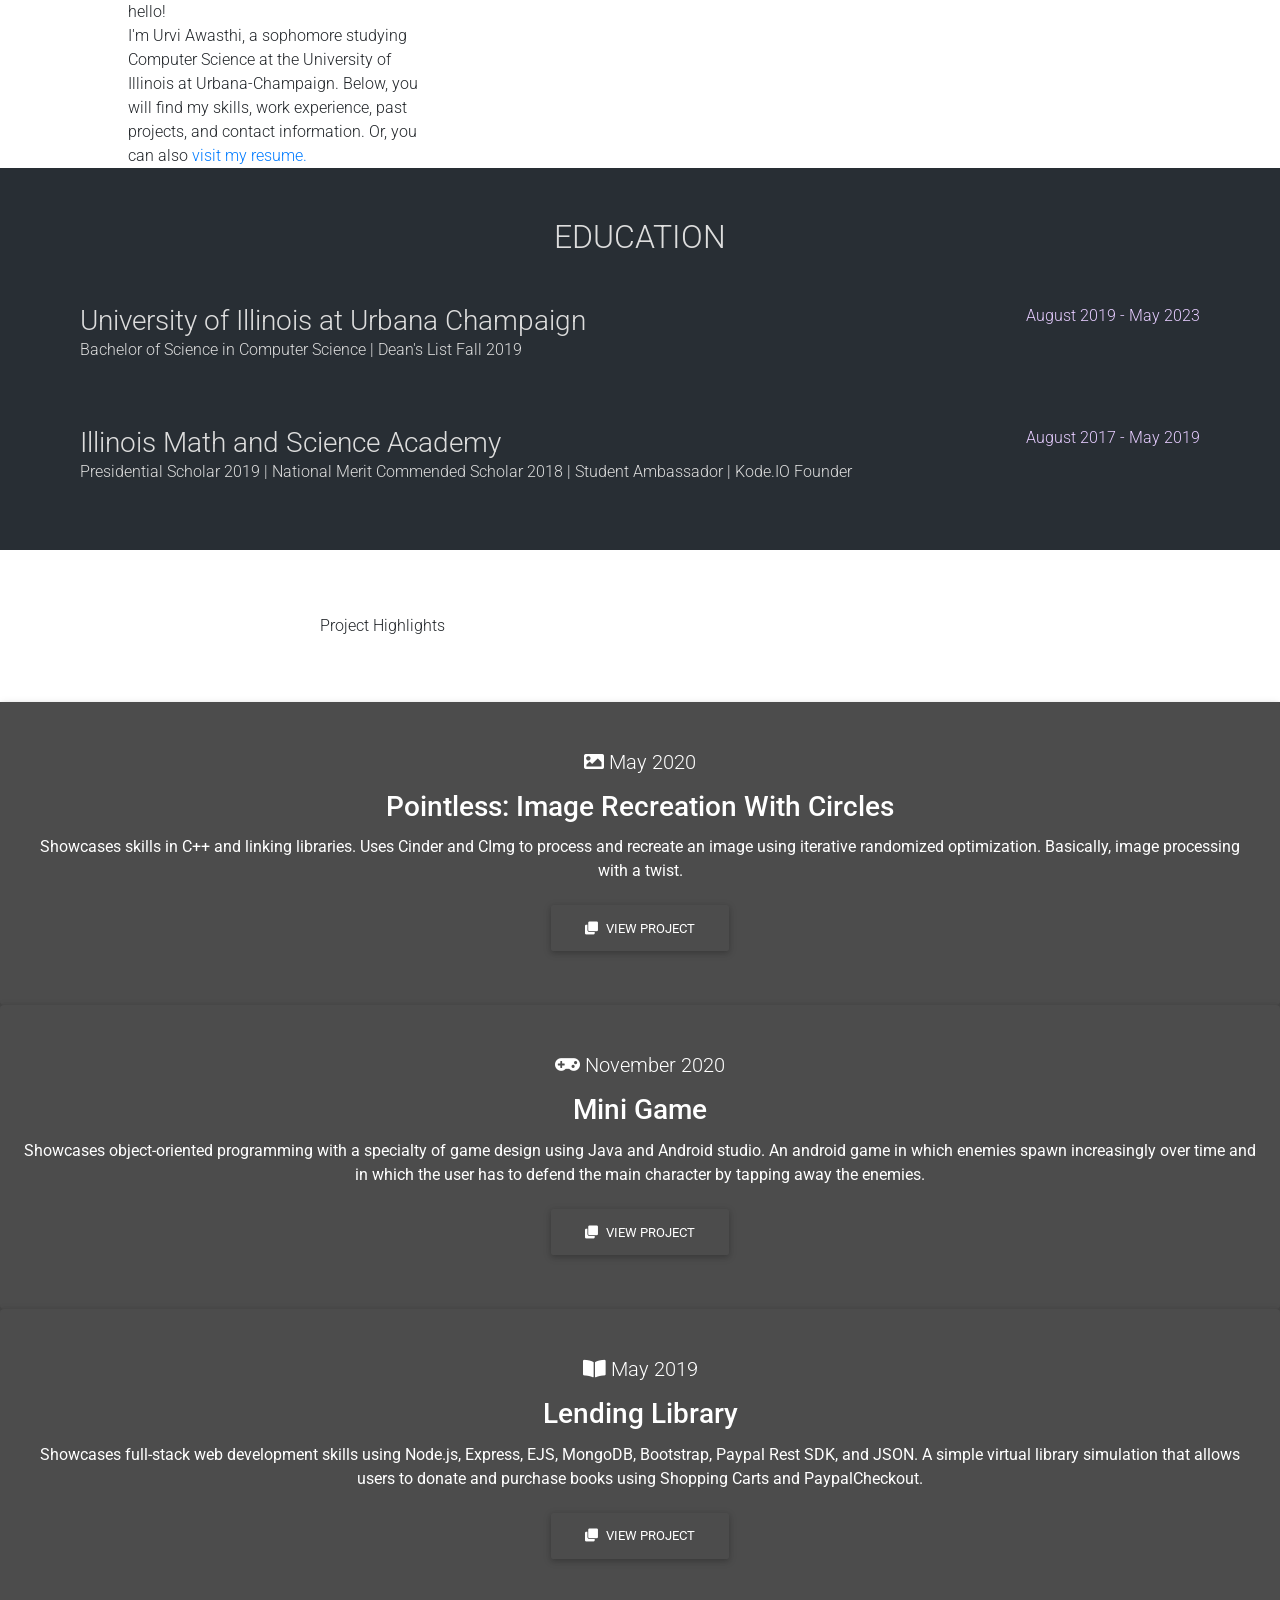
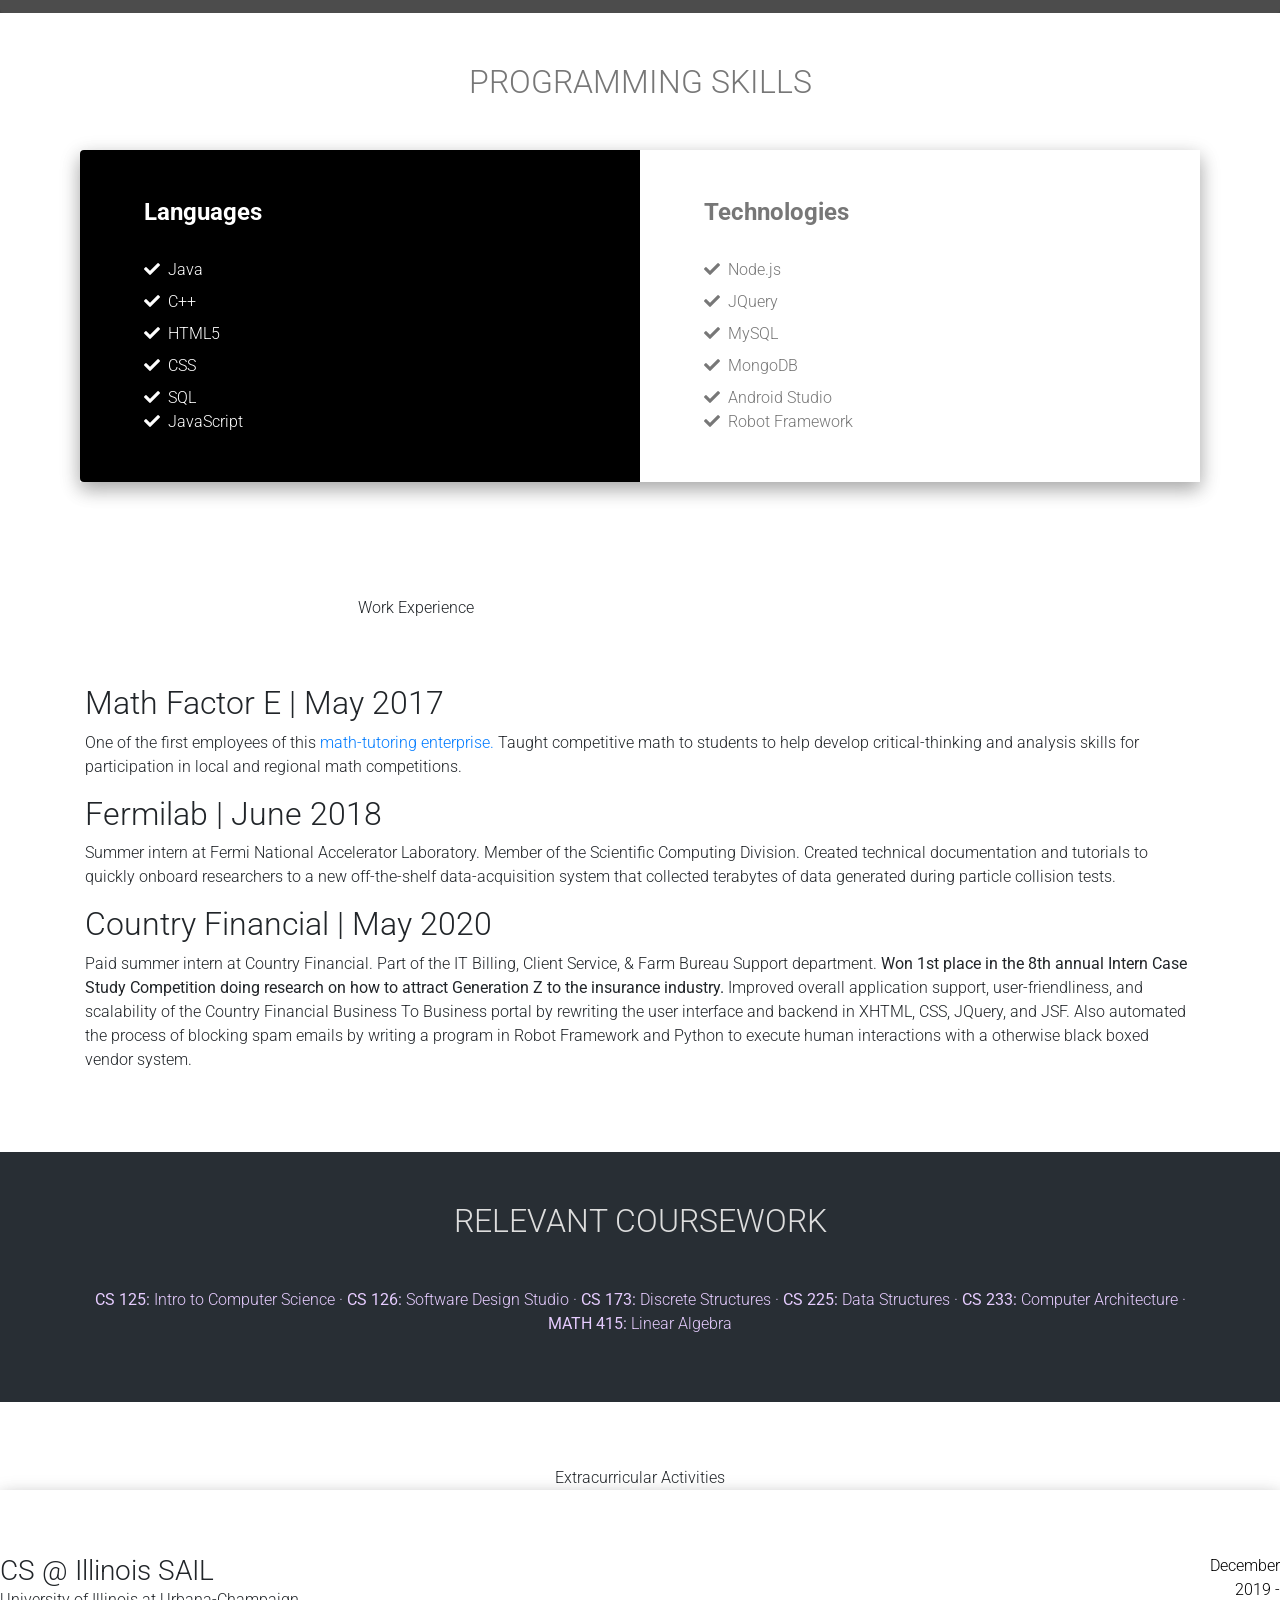
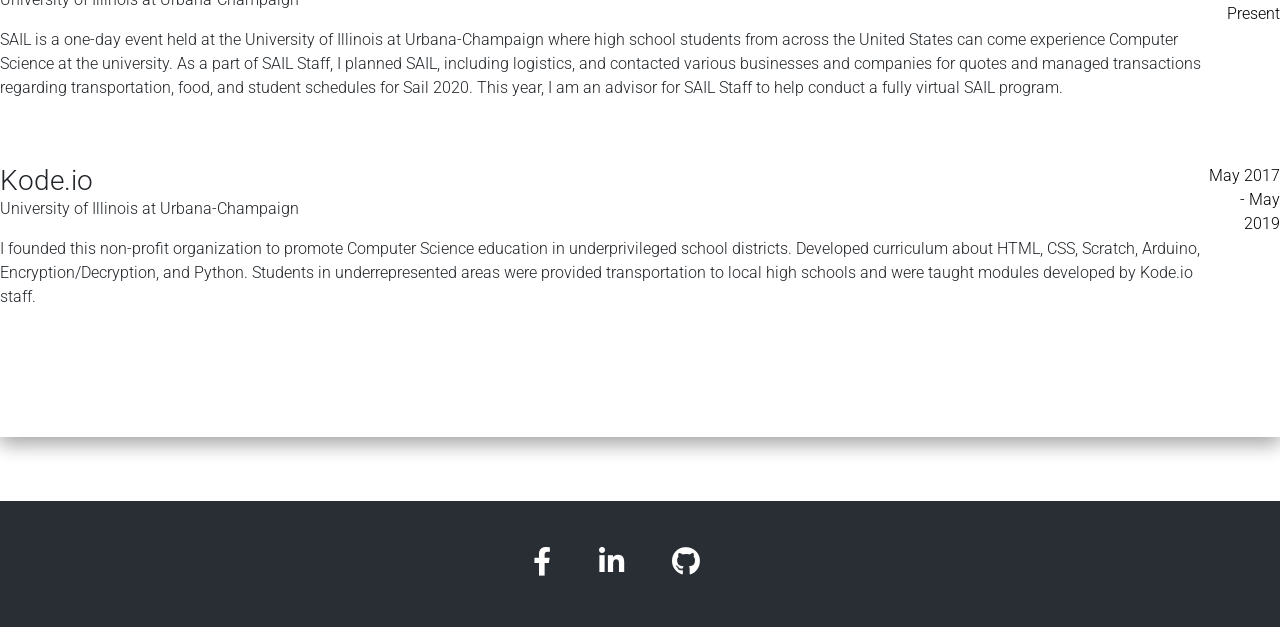
==== index.html @ 8a9564c8 "Moved index.html up." ====
<!DOCTYPE html>
<html lang="en">

<head>
  <meta charset="UTF-8">
  <meta name="viewport" content="width=device-width, initial-scale=1, shrink-to-fit=no">
  <meta http-equiv="x-ua-compatible" content="ie=edge">
  
  <!-- color scheme: https://coolors.co/8e9aaf-cbc0d3-efd3d7-feeafa-dee2ff --> 
  <title>Urvi's Personal Website</title>
  <!-- Personal icon -->
	<link rel="icon" href="icon.png">
  <!-- Font Awesome -->
  <link rel="stylesheet" href="https://use.fontawesome.com/releases/v5.11.2/css/all.css">
  <!-- Google Fonts Roboto -->
  <link rel="stylesheet" href="https://fonts.googleapis.com/css?family=Roboto:300,400,500,700&display=swap">
  <!-- Bootstrap core CSS -->
  <link rel="stylesheet" href="../../css/bootstrap.min.css">
  <!-- Material Design Bootstrap -->
  <link rel="stylesheet" href="../../css/mdb.min.css">
  <!-- Custom styles -->
  <link rel="stylesheet" href="style.css">
</head>


<body class="vsc-initialized">
	<!-- Intro Page --> 
	<div class="bgimg-1">
		<div class = "title animated bounceInDown" style = "padding-left: 10%;"> 
			<text id="hello" fill="#ECF0F1">hello!</text>
		</div>
		
		<div class = "caption animated bounceInLeft" style = "width: 440px; padding-left: 10%;"> 
			<text fill="#ECF0F1">I'm Urvi Awasthi, a sophomore studying Computer Science at the University of Illinois at Urbana-Champaign. Below, you will find my skills, work experience, past projects, and contact information. Or, you can also <a href="resume.pdf">visit my resume.</a> </text>
		</div>
	</div>

	<!-- Education --> 
	<div style="color:#ddd;background-color:#282E34;text-align:center;padding:50px 80px;text-align: justify;">		
		<div class="my-auto">
				<h2 class="mb-5" style = "text-align: center;">EDUCATION</h2>

				<div class="resume-item d-flex flex-column flex-md-row mb-5">
					<div class="resume-content mr-auto">
						<h3 class="mb-0 subheading2">University of Illinois at Urbana Champaign</h3>
						<div class="subheading mb-3">Bachelor of Science in Computer Science | Dean's List Fall 2019</div>
					</div>
					<div class="resume-date text-md-right">
						<span style = "color: #e6ccff">August 2019 - May 2023</span>
					</div>
				</div>

				<div class="resume-item d-flex flex-column flex-md-row">
					<div class="resume-content mr-auto">
						<h3 class="mb-0 subheading2">Illinois Math and Science Academy</h3>
						<p> Presidential Scholar 2019 | National Merit Commended Scholar 2018 | Student Ambassador | Kode.IO Founder</p>
					</div>
					<div class="resume-date text-md-right">
						<span style = "color: #e6ccff">August 2017 - May 2019</span>
					</div>
				</div>
		</div>
	</div>

	<!-- Projects -->
	<div class="bgimg-2">
		<div class="title" style = "padding-left: 25%; padding-top: 5%; padding-bottom: 5%;">
			<text id = "skills" fill = "#ECF0F1"> Project Highlights </text>
		</div>
		
		<!-- Card -->
		<div class="card card-image">
			<!-- Content -->
			<div class="text-white text-center d-flex align-items-center rgba-black-strong py-5 px-4">
				<div>
					<h5 class="custom-text"><i class="fas fa-image"></i> May 2020 </h5>
					<h3 class="card-title pt-2 custom-text"><strong> Pointless: Image Recreation With Circles </strong></h3>
					<p>Showcases skills in C++ and linking libraries. Uses Cinder and CImg to process and recreate an image using iterative randomized optimization. Basically, image processing with a twist. </p>
					<a class="btn btn-custom"><i class="fas fa-clone left"></i> View project</a>
				</div>
			</div>

		</div>
		<!-- Card -->
				
		<!-- Card -->
		<div class="card card-image">

			<!-- Content -->
			<div class="text-white text-center d-flex align-items-center rgba-black-strong py-5 px-4">
				<div>
					<h5 class="custom-text"><i class="fas fa-gamepad"></i> November 2020 </h5>
					<h3 class="card-title pt-2 custom-text"><strong> Mini Game </strong></h3>
					<p>Showcases object-oriented programming with a specialty of game design using Java and Android studio. An android game in which enemies spawn increasingly over time and in which the user has to defend the main character by tapping away the enemies.</p>
					<a class="btn btn-custom"><i class="fas fa-clone left"></i> View project</a>
				</div>
			</div>

		</div>
		<!-- Card -->
		
				<!-- Card -->
		<div class="card card-image">

			<!-- Content -->
			<div class="text-white text-center d-flex align-items-center rgba-black-strong py-5 px-4">
				<div>
					<h5 class="custom-text"><i class="fas fa-book-open"></i> May 2019 </h5>
					<h3 class="card-title pt-2 custom-text"><strong> Lending Library </strong></h3>
					<p>Showcases full-stack web development skills using Node.js, Express, EJS, MongoDB, Bootstrap, Paypal Rest SDK, and JSON. A simple virtual library simulation that allows users to donate and purchase books using Shopping Carts and PaypalCheckout.</p>
					<a class="btn btn-custom" href = "https://urvinodejsdemo.herokuapp.com/"><i class="fas fa-clone left"></i> View project</a>
				</div>
			</div>

		</div>
		<!-- Card -->

		
	</div>

	<!-- Something random I really couldn't come up with anything to put here --> 
	<div style="position:relative;">
		<div style="color: #777;background-color:white;text-align:center;padding:50px 80px;text-align: justify;">
				<h2 class="mb-5" style = "text-align: center;">PROGRAMMING SKILLS</h2>
 
		<!--Section: Content-->
		<section class="white-text">

			<!-- Grid row -->
			<div class="row">
				
				<div class="col-12">
					<div class="card2 z-depth-2">
						<div class="card-body p-0">
							<div class="row mx-0">
								<div class="col-lg-6 black rounded-left py-5 px-md-5">
									<h4 class="font-weight-bold ml-3 mb-4 pb-2">Languages</h4>
									<ul class="fa-ul mb-0"> 
										<li class="mb-2"><span class="fa-li"><i class="fas fa-check"></i></span>Java</li>
										<li class="mb-2"><span class="fa-li"><i class="fas fa-check"></i></span>C++</li>
										<li class="mb-2"><span class="fa-li"><i class="fas fa-check"></i></span>HTML5</li>
										<li class="mb-2"><span class="fa-li"><i class="fas fa-check"></i></span>CSS</li>
										<li><span class="fa-li"><i class="fas fa-check"></i></span>SQL</li>
										<li><span class="fa-li"><i class="fas fa-check"></i></span>JavaScript</li>
									</ul>
								</div>
								<div class="col-lg-6 vividpurple rounded-right py-5 px-md-5" style = "color: #777;">
									<h4 class="font-weight-bold ml-3 mb-4 pb-2">Technologies</h4>
									<ul class="fa-ul mb-0">
										<li class="mb-2"><span class="fa-li"><i class="fas fa-check"></i></span>Node.js</li>
										<li class="mb-2"><span class="fa-li"><i class="fas fa-check"></i></span>JQuery</li>
										<li class="mb-2"><span class="fa-li"><i class="fas fa-check"></i></span>MySQL</li>
										<li class="mb-2"><span class="fa-li"><i class="fas fa-check"></i></span>MongoDB</li>
										<li><span class="fa-li"><i class="fas fa-check"></i></span>Android Studio</li>
										<li><span class="fa-li"><i class="fas fa-check"></i></span>Robot Framework</li>
									</ul>
								</div>
							</div>
						</div>
					</div>
				</div>
				
			</div>
			<!-- Grid row -->

		</section>
		<!--Section: Content-->
		</div>
	</div>

	<!-- Work Experience --> 
	<div class="bgimg-3"  style = "padding-bottom: 5%;">
		<div class="title" style = "padding-left: 28%; padding-top: 5%; padding-bottom: 5%;">
			<text id = "skills" fill = "#ECF0F1"> Work Experience </text>
		</div>

		
		<div class="timeline">
			<div class="container left">
				<div class="content">
					<h2>Math Factor E | May 2017</h2>
					<p> One of the first employees of this <a href = "http://www.math-factor-e.com/"> math-tutoring enterprise.</a> Taught competitive math to students to help develop critical-thinking and analysis skills for participation in local and regional math competitions. </p>
				</div>
			</div>
			<div class="container right">
				<div class="content">
					<h2>Fermilab | June 2018</h2>
					<p> Summer intern at Fermi National Accelerator Laboratory. Member of the Scientific Computing Division.  Created technical documentation and tutorials to quickly onboard researchers to a new off-the-shelf data-acquisition system that collected terabytes of data generated during particle collision tests. </p>
				</div>
			</div>
			<div class="container left">
				<div class="content">
					<h2> Country Financial | May 2020</h2>
					<p> Paid summer intern at Country Financial. Part of the IT Billing, Client Service, & Farm Bureau Support department. <b> Won 1st place in the 8th annual Intern Case Study Competition doing research on how to attract Generation Z to the insurance industry. </b> Improved overall application support, user-friendliness, and scalability of the Country Financial Business To Business portal by rewriting the user interface and backend in XHTML, CSS, JQuery, and JSF. Also automated the process of blocking spam emails by writing a program in Robot Framework and Python to execute human interactions with a otherwise black boxed vendor system. </p>
				</div>
			</div>
		</div>
	</div>
	
	
	<!-- Relevant Coursework --> 
	<div style="color:#ddd;background-color:#282E34;text-align:center;padding:50px 80px;text-align: justify;">		
		<div class="my-auto">
				<h2 class="mb-5" style = "text-align: center;">RELEVANT COURSEWORK</h2>
				<p style = "color: #e6ccff; text-align: center;">  <b>CS 125:</b> Intro to Computer Science    <span>&#183;</span>     <b>CS 126:</b> Software Design Studio     <span>&#183;</span>     <b>CS 173:</b> Discrete Structures     <span>&#183;</span>     <b>CS 225:</b> Data Structures     <span>&#183;</span>     <b>CS 233:</b> Computer Architecture     <span>&#183;</span>     <b>MATH 415:</b> Linear Algebra</p>
		</div>
	</div>
	
	<!-- Extracurricular Activities -->
	<div class="bgimg-3"  style = "padding-bottom: 5%;">
		<center> 
			<div class="title" style = "padding: revert; padding-top: 5%;">
				<text id = "skills" fill = "#ECF0F1"> Extracurricular Activities </text>
			</div> 
		</center>
		<div class="card2 z-depth-2" style = "background-color: white; padding-top: 5%; padding-bottom: 5%;">
		<div class="my-auto activities">					
          <div class="resume-item d-flex flex-column flex-md-row mb-5">
            <div class="resume-content mr-auto">
              <h3 class="mb-0">CS @ Illinois SAIL</h3>
              <div class="subheading mb-3">University of Illinois at Urbana-Champaign</div>
              <p>SAIL is a one-day event held at the University of Illinois at Urbana-Champaign where high school students from across the United States can come experience Computer Science at the university. As a part of SAIL Staff, I planned SAIL, including logistics, and contacted various businesses and companies for quotes and managed transactions regarding transportation, food, and student schedules for Sail 2020. This year, I am an advisor for SAIL Staff to help conduct a fully virtual SAIL program. </p>
            </div>
            <div class="resume-date text-md-right">
              <span style = "color: #000000;">December 2019 - Present</span>
            </div>
          </div>

          <div class="resume-item d-flex flex-column flex-md-row mb-5">
            <div class="resume-content mr-auto">
              <h3 class="mb-0">Kode.io</h3>
              <div class="subheading mb-3">University of Illinois at Urbana-Champaign</div>
              <p>I founded this non-profit organization to promote Computer Science education in underprivileged school districts. Developed curriculum about HTML, CSS, Scratch, Arduino, Encryption/Decryption, and Python. Students in underrepresented areas were provided transportation to local high schools and were taught modules developed by Kode.io staff.</p>
            </div>
            <div class="resume-date text-md-right">
              <span style = "color: #000000;">May 2017 - May 2019</span>
            </div>
          </div>
      </div>
			</div>
	</div>
	

	<div style="position:relative;">
		<div style="color:#ddd;background-color:#282E34;text-align:center;padding:50px 80px;text-align: justify;">
			<!-- Footer -->
			<footer class="page-footer font-small" style = "color: #e1dff2;">
			 
				<!-- Footer Elements -->
				<div class="container">

					<!-- Grid row-->
					<div class="row">

						<!-- Grid column -->
						<div class="col-md-12">
							<div class="flex-center" style = "margin: none;">

								<!-- Facebook -->
								<a class="fb-ic" href = "https://www.facebook.com/urvi.awasthi.58/">
									<i class="fab fa-facebook-f fa-lg white-text mr-md-5 mr-3 fa-2x"> </i>
								</a>
								<!--Linkedin -->
								<a class="li-ic" href = "https://www.linkedin.com/in/urviawasthi/">
									<i class="fab fa-linkedin-in fa-lg white-text mr-md-5 mr-3 fa-2x"> </i>
								</a>
								<!--Instagram-->
								<a class="ins-ic" href = "https://github.com/urviawasthi">
									<i class="fab fa-github fa-lg white-text mr-md-5 mr-3 fa-2x"> </i>
								</a>
							</div>
						</div>
						<!-- Grid column -->

					</div>
					<!-- Grid row-->

				</div>
				<!-- Footer Elements -->


			</footer>
			<!-- Footer -->
		</div>
	</div>
			

  
  <!-- jQuery -->
  <script type="text/javascript" src="js/jquery.min.js"></script>
  <!-- Bootstrap tooltips -->
  <script type="text/javascript" src="js/popper.min.js"></script>
  <!-- Bootstrap core JavaScript -->
  <script type="text/javascript" src="js/bootstrap.min.js"></script>
  <!-- MDB core JavaScript -->
  <script type="text/javascript" src="js/mdb.min.js"></script>
  <!-- Your custom scripts (optional) -->
  <script type="text/javascript"></script>

</body>
</html>
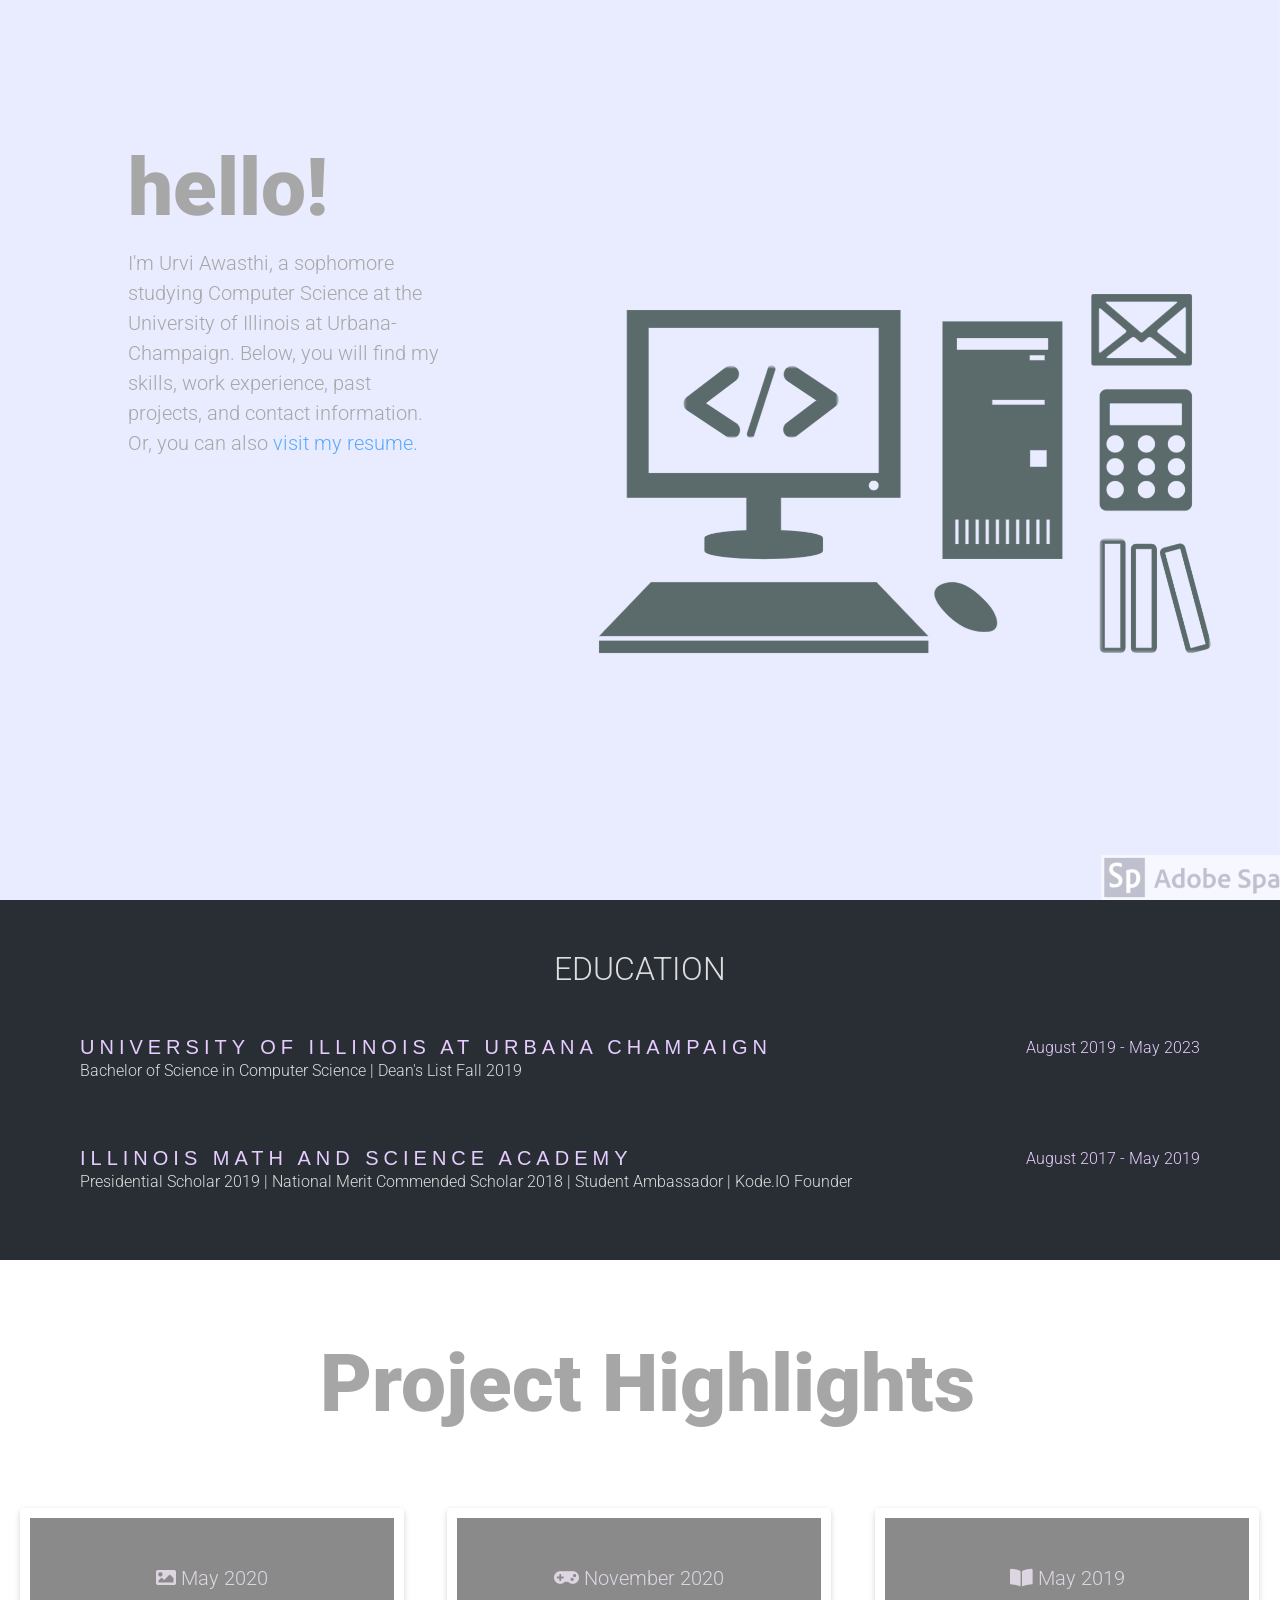
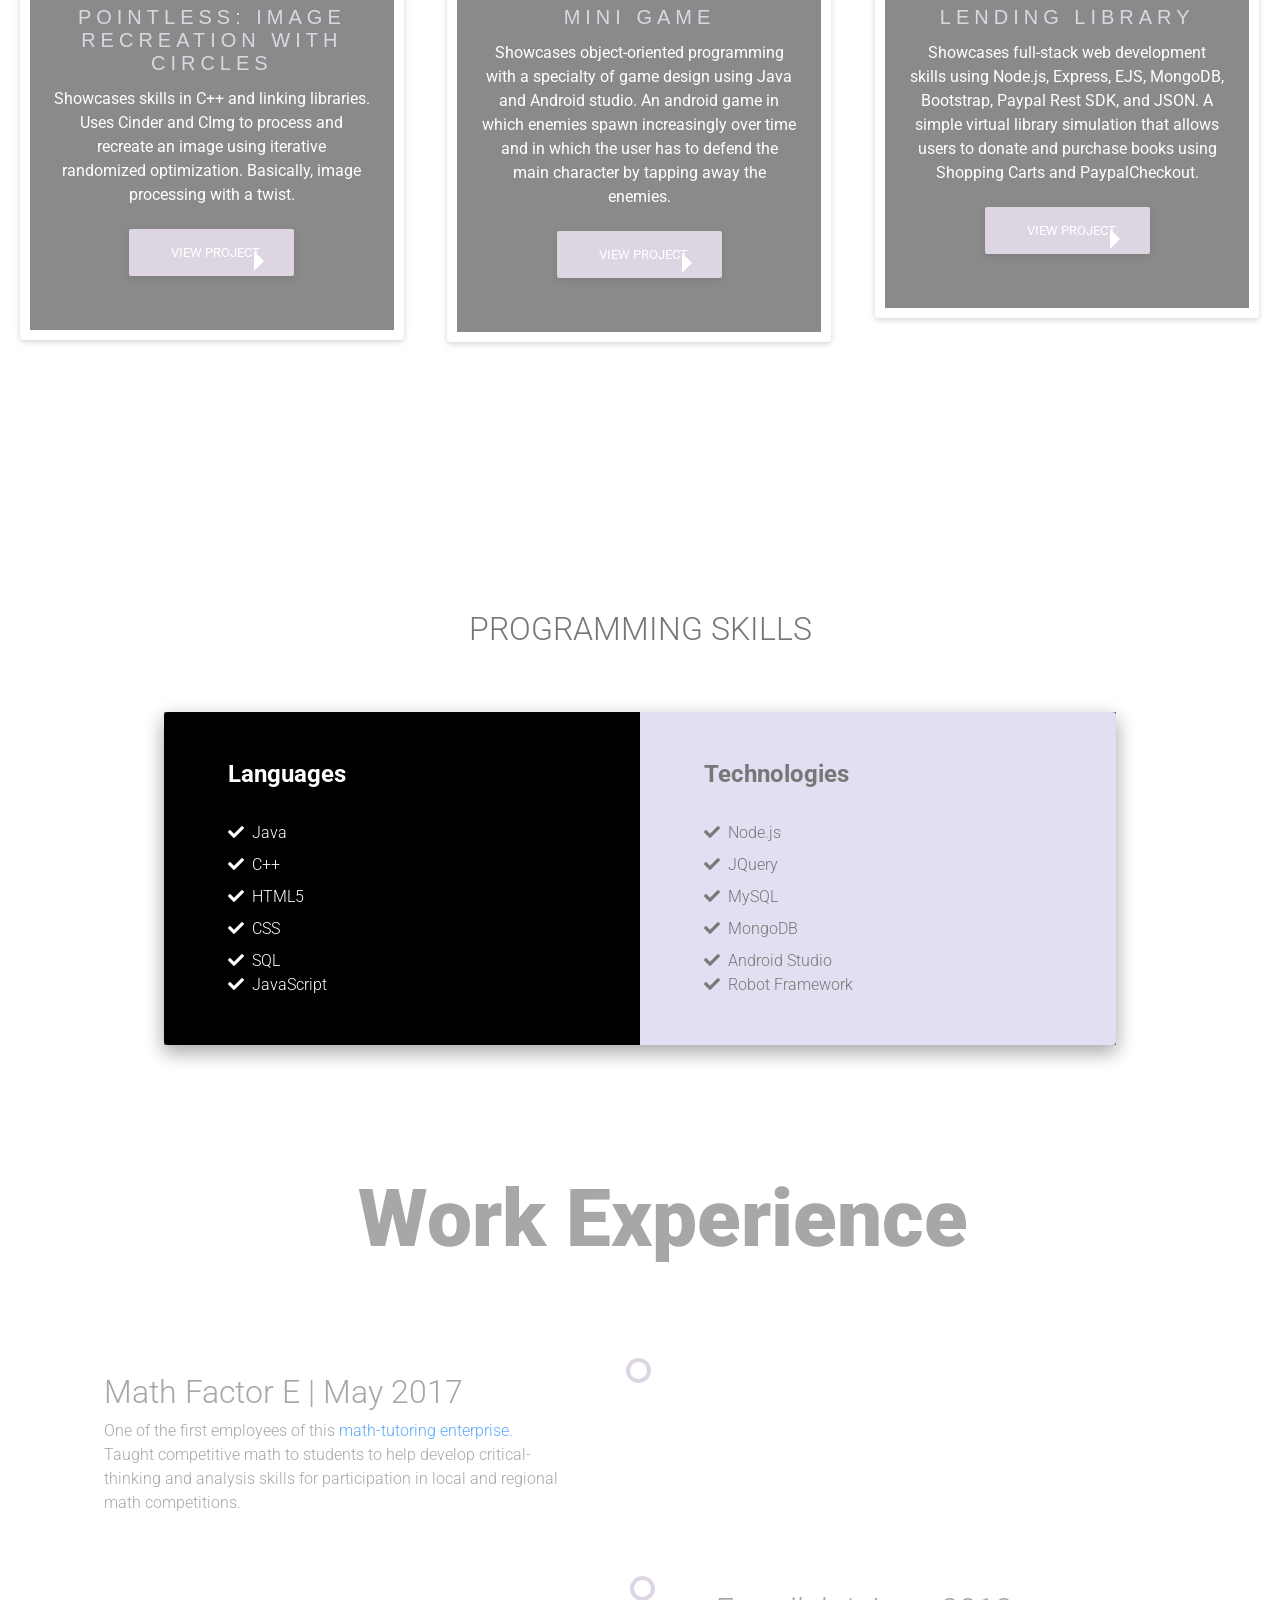
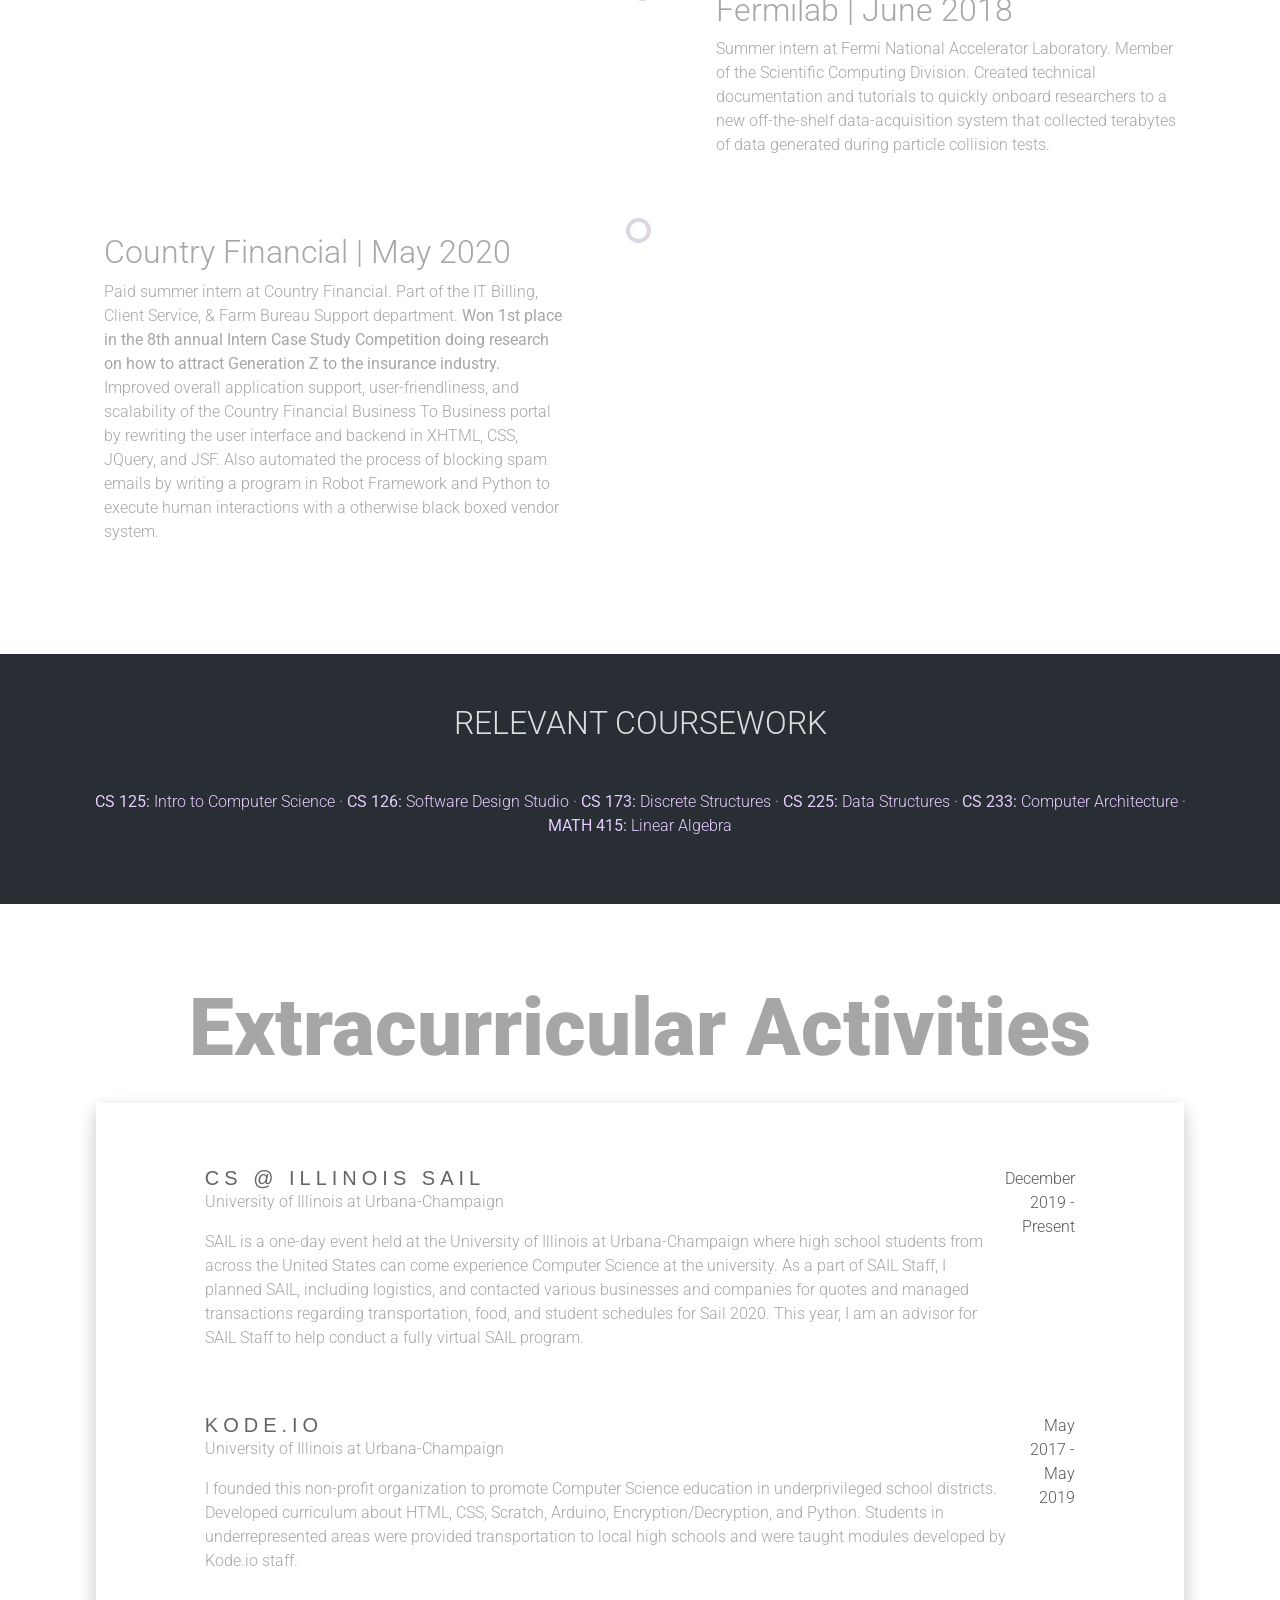
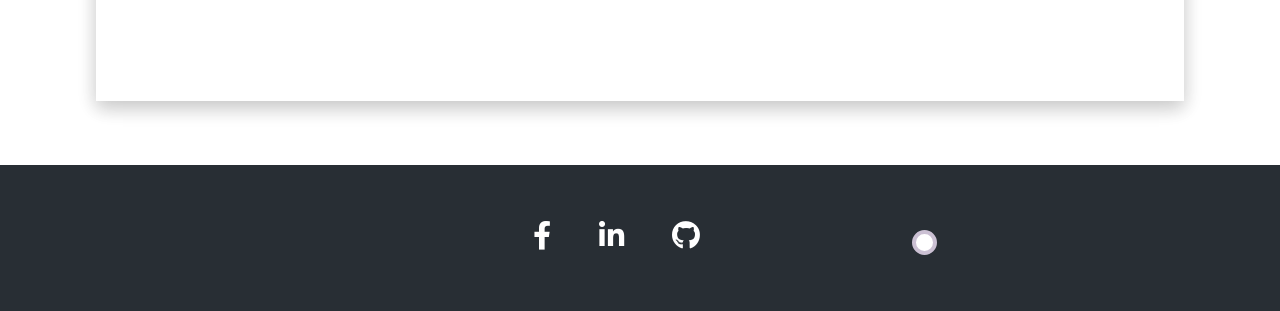
==== commit 8bd3f905: "Changed file paths." ====
--- a/index.html
+++ b/index.html
@@ -15,9 +15,9 @@
   <!-- Google Fonts Roboto -->
   <link rel="stylesheet" href="https://fonts.googleapis.com/css?family=Roboto:300,400,500,700&display=swap">
   <!-- Bootstrap core CSS -->
-  <link rel="stylesheet" href="../../css/bootstrap.min.css">
+  <link rel="stylesheet" href="/css/bootstrap.min.css">
   <!-- Material Design Bootstrap -->
-  <link rel="stylesheet" href="../../css/mdb.min.css">
+  <link rel="stylesheet" href="/css/mdb.min.css">
   <!-- Custom styles -->
   <link rel="stylesheet" href="style.css">
 </head>
--- a/style.css
+++ b/style.css
@@ -0,0 +1,219 @@
+body, html {
+  height: 100%;
+  margin: 0;
+  font-family: 'Roboto', sans-serif;
+  color: #777;
+}
+
+.bgimg-1, .bgimg-2, .bgimg-3 {
+  position: relative;
+  opacity: 0.65;
+  background-attachment: fixed;
+  background-position: center;
+  background-repeat: no-repeat;
+  background-size: cover;
+
+}
+.bgimg-1 {
+  background-image: url("image1.png");
+  min-height: 100%;
+}
+
+.bgimg-2 {
+  background-image: url("bkd2.jpg");
+  min-height: 100%;
+}
+
+.bgimg-3 {
+  background-image: url("bkd2.jpg");
+}
+
+.title {
+	fill: rgb(236, 240, 241);
+	font-weight: 900;
+	font-size: 80px;
+	padding-left: 10%;
+	padding-top: 10%;
+}
+
+.caption {
+	font-size: 20px;
+}
+
+.card {
+	width: 30%;
+	padding: 10px;
+	display: inline-block;
+	margin-left: 1.55%;
+	margin-right: 1.55%;
+	margin-bottom: 5%;
+}
+
+.custom-text {
+	color: #cbc0d3;
+}
+
+ .btn-custom {
+	background-color: #cbc0d3;
+ }
+ 
+h3 {
+  letter-spacing: 5px;
+  text-transform: uppercase;
+  font: 20px "Lato", sans-serif;
+  color: #111;
+}
+
+
+/* Turn off parallax scrolling for tablets and phones */
+@media only screen and (max-device-width: 1024px) {
+  .bgimg-1, .bgimg-2, .bgimg-3 {
+    background-attachment: scroll;
+  }
+}
+
+/* w3 schools timeline code */
+/* The actual timeline (the vertical ruler) */
+.timeline {
+  position: relative;
+  max-width: 1200px;
+  margin: 0 auto;
+}
+
+/* The actual timeline (the vertical ruler) */
+.timeline::after {
+  content: '';
+  position: absolute;
+  width: 6px;
+  background-color: white;
+  top: 0;
+  bottom: 0;
+  left: 50%;
+  margin-left: -3px;
+}
+
+/* Container around content */
+.container {
+  padding: 10px 40px;
+  position: relative;
+  background-color: inherit;
+  width: 50%;
+}
+
+/* The circles on the timeline */
+.container::after {
+  content: '';
+  position: absolute;
+  width: 25px;
+  height: 25px;
+  right: -17px;
+  background-color: white;
+  border: 4px solid #cbc0d3;
+  top: 15px;
+  border-radius: 50%;
+  z-index: 1;
+}
+
+/* Place the container to the left */
+.left {
+  left: -25.5%;
+}
+
+/* Place the container to the right */
+.right {
+  left: 25.5%;
+}
+
+/* Add arrows to the left container (pointing right) */
+.left::before {
+  content: " ";
+  height: 0;
+  position: absolute;
+  top: 22px;
+  width: 0;
+  z-index: 1;
+  right: 30px;
+  border: medium solid white;
+  border-width: 10px 0 10px 10px;
+  border-color: transparent transparent transparent white;
+}
+
+/* Add arrows to the right container (pointing left) */
+.right::before {
+  content: " ";
+  height: 0;
+  position: absolute;
+  top: 22px;
+  width: 0;
+  z-index: 1;
+  left: 30px;
+  border: medium solid white;
+  border-width: 10px 10px 10px 0;
+  border-color: transparent white transparent transparent;
+}
+
+/* Fix the circle for containers on the right side */
+.right::after {
+  left: -16px;
+}
+
+/* The actual content */
+.content {
+  padding: 20px 30px;
+  background-color: white;
+  position: relative;
+  border-radius: 6px;
+}
+
+/* Media queries - Responsive timeline on screens less than 600px wide */
+@media screen and (max-width: 600px) {
+  /* Place the timelime to the left */
+  .timeline::after {
+  left: 31px;
+  }
+  
+  /* Full-width containers */
+  .container {
+  width: 100%;
+  padding-left: 70px;
+  padding-right: 25px;
+  }
+  
+  /* Make sure that all arrows are pointing leftwards */
+  .container::before {
+  left: 60px;
+  border: medium solid white;
+  border-width: 10px 10px 10px 0;
+  border-color: transparent white transparent transparent;
+  }
+
+  /* Make sure all circles are at the same spot */
+  .left::after, .right::after {
+  left: 15px;
+  }
+  
+  /* Make all right containers behave like the left ones */
+  .right {
+  left: 0%;
+  }
+}
+
+.card2 {
+	width: 85%;
+	margin: auto;
+	margin-top: 15px;
+	font-family: 'Roboto', sans-serif;
+  background-color: #777;
+}
+
+.vividpurple {
+	background-color: #e1dff2;
+}
+ 
+.subheading2 {
+	color: #e6ccff;
+}
+
+.activities {
+	margin: 10%;
+}
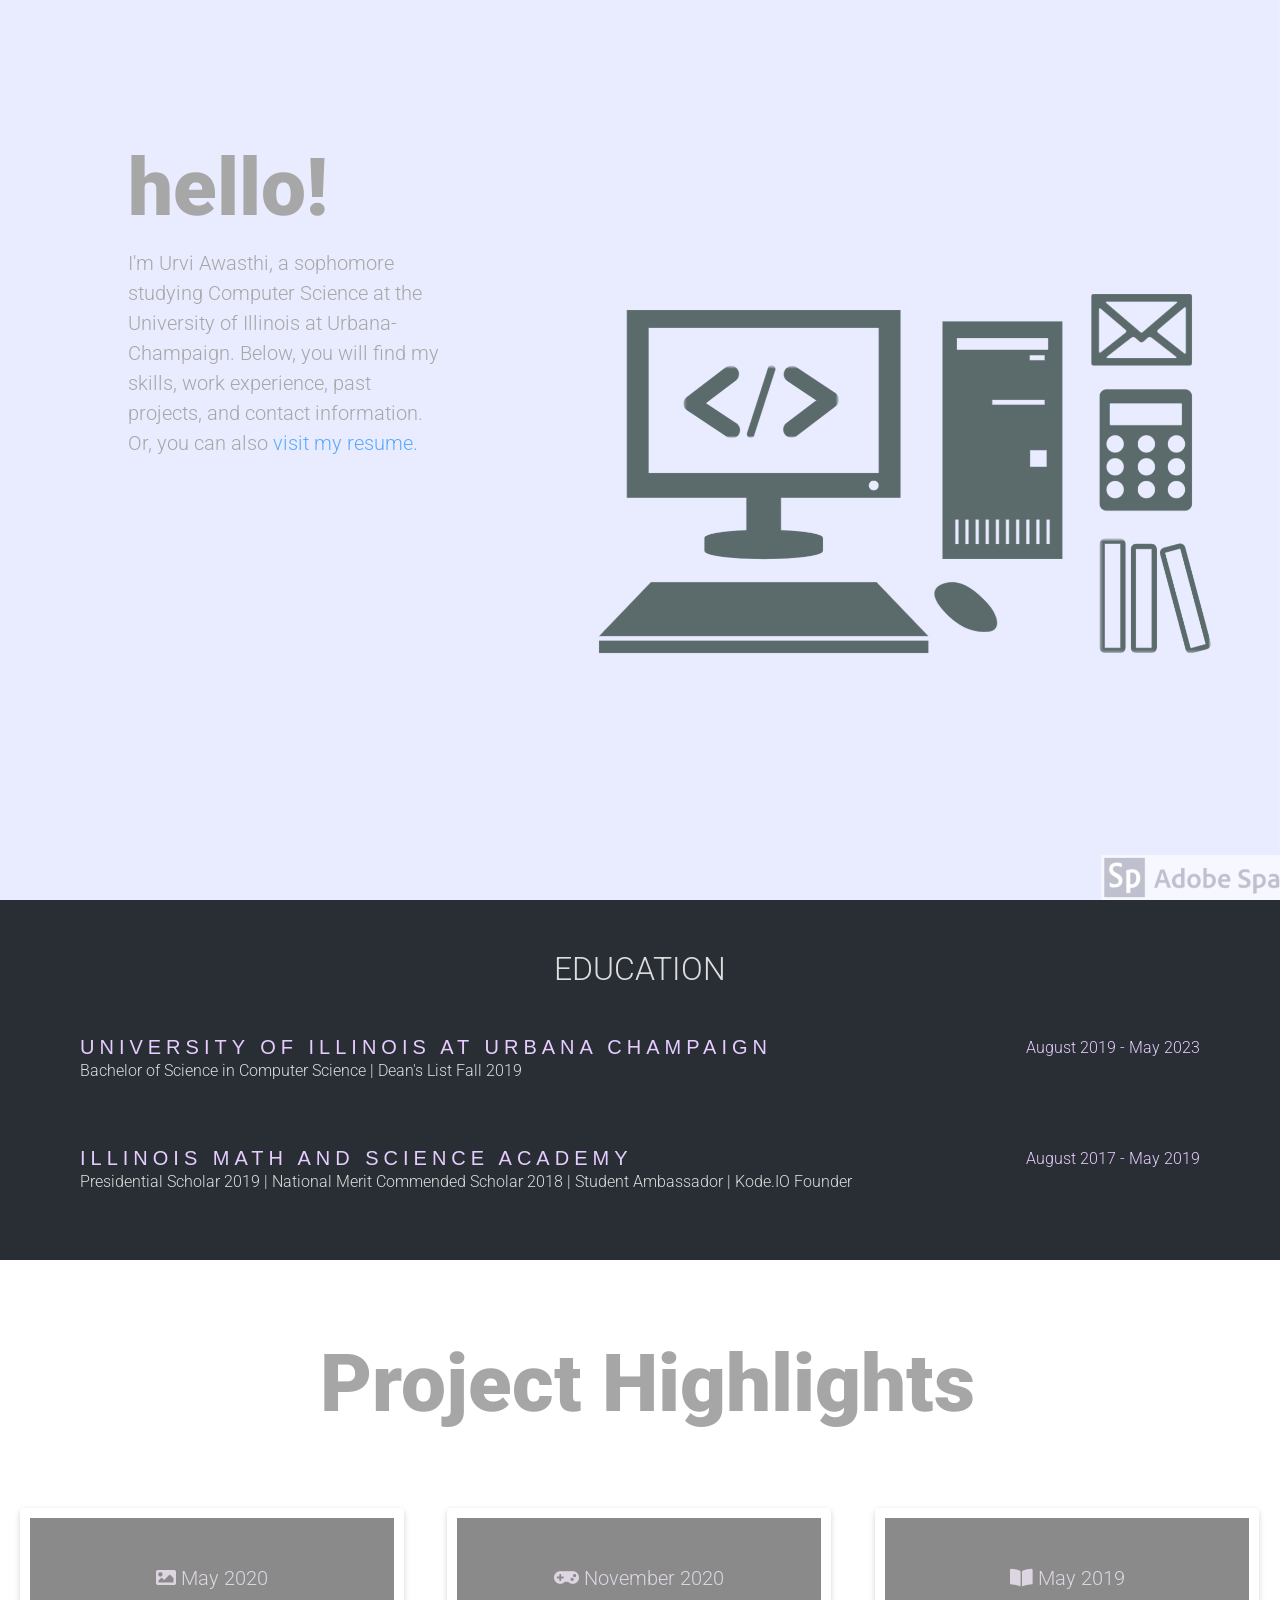
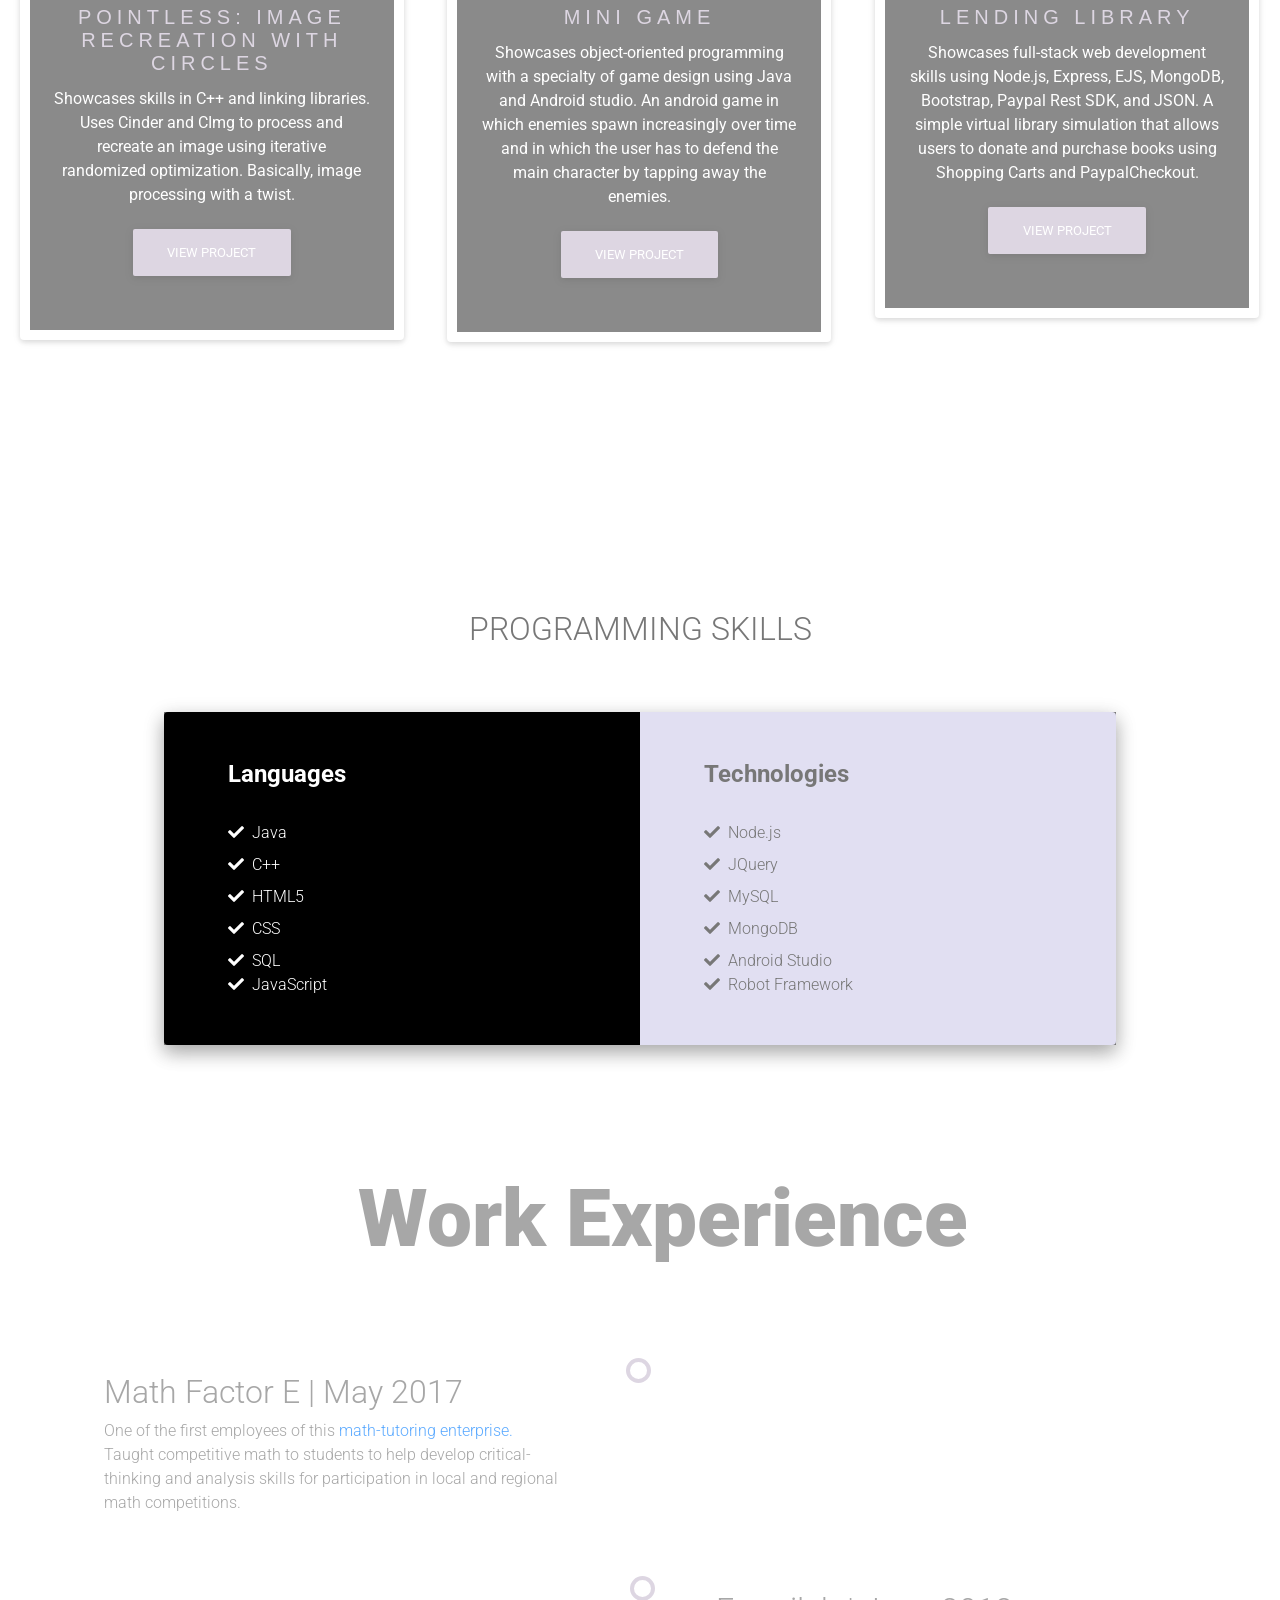
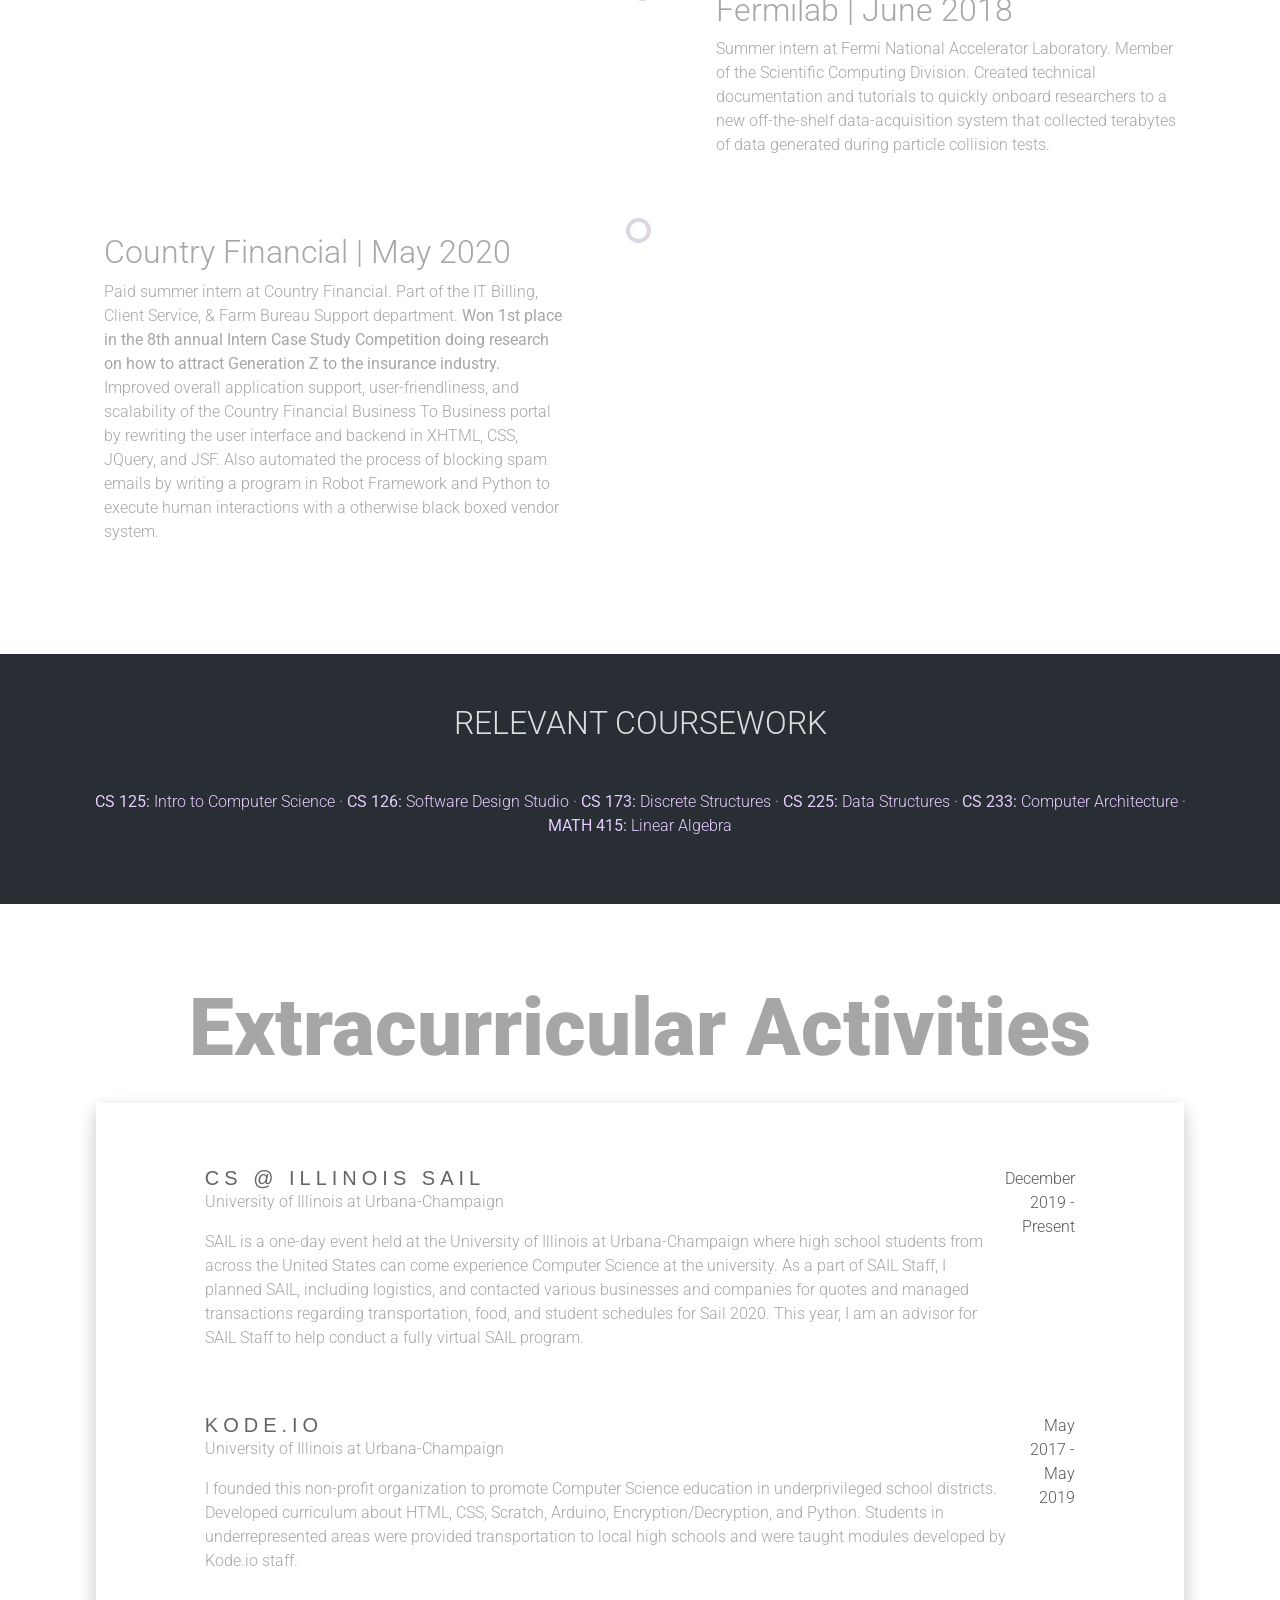
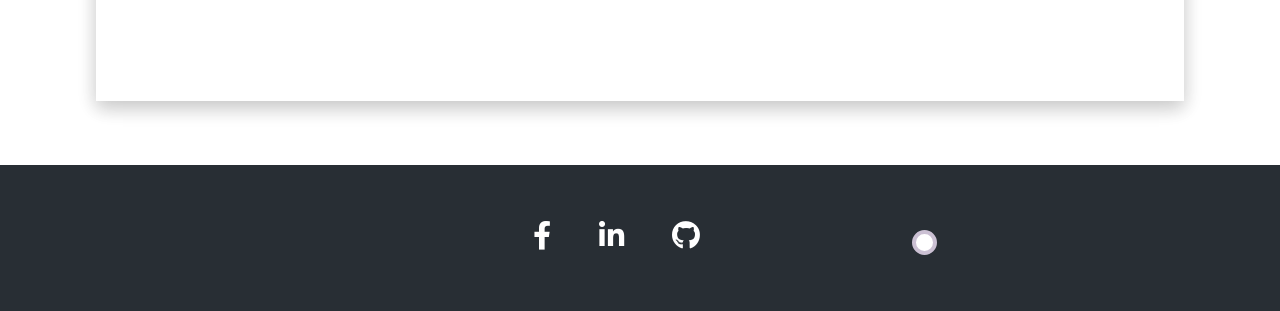
==== commit 18580c94: "Added urls and fixed icon placement." ====
--- a/index.html
+++ b/index.html
@@ -76,7 +76,7 @@
 					<h5 class="custom-text"><i class="fas fa-image"></i> May 2020 </h5>
 					<h3 class="card-title pt-2 custom-text"><strong> Pointless: Image Recreation With Circles </strong></h3>
 					<p>Showcases skills in C++ and linking libraries. Uses Cinder and CImg to process and recreate an image using iterative randomized optimization. Basically, image processing with a twist. </p>
-					<a class="btn btn-custom"><i class="fas fa-clone left"></i> View project</a>
+					<a class="btn btn-custom" href="https://github.com/urviawasthi/Pointless">View project</a>
 				</div>
 			</div>
 
@@ -92,7 +92,7 @@
 					<h5 class="custom-text"><i class="fas fa-gamepad"></i> November 2020 </h5>
 					<h3 class="card-title pt-2 custom-text"><strong> Mini Game </strong></h3>
 					<p>Showcases object-oriented programming with a specialty of game design using Java and Android studio. An android game in which enemies spawn increasingly over time and in which the user has to defend the main character by tapping away the enemies.</p>
-					<a class="btn btn-custom"><i class="fas fa-clone left"></i> View project</a>
+					<a class="btn btn-custom" href="https://github.com/urviawasthi/MiniGame">View project</a>
 				</div>
 			</div>
 
@@ -108,7 +108,7 @@
 					<h5 class="custom-text"><i class="fas fa-book-open"></i> May 2019 </h5>
 					<h3 class="card-title pt-2 custom-text"><strong> Lending Library </strong></h3>
 					<p>Showcases full-stack web development skills using Node.js, Express, EJS, MongoDB, Bootstrap, Paypal Rest SDK, and JSON. A simple virtual library simulation that allows users to donate and purchase books using Shopping Carts and PaypalCheckout.</p>
-					<a class="btn btn-custom" href = "https://urvinodejsdemo.herokuapp.com/"><i class="fas fa-clone left"></i> View project</a>
+					<a class="btn btn-custom" href = "https://urvinodejsdemo.herokuapp.com/"></i> View project</a>
 				</div>
 			</div>
 
